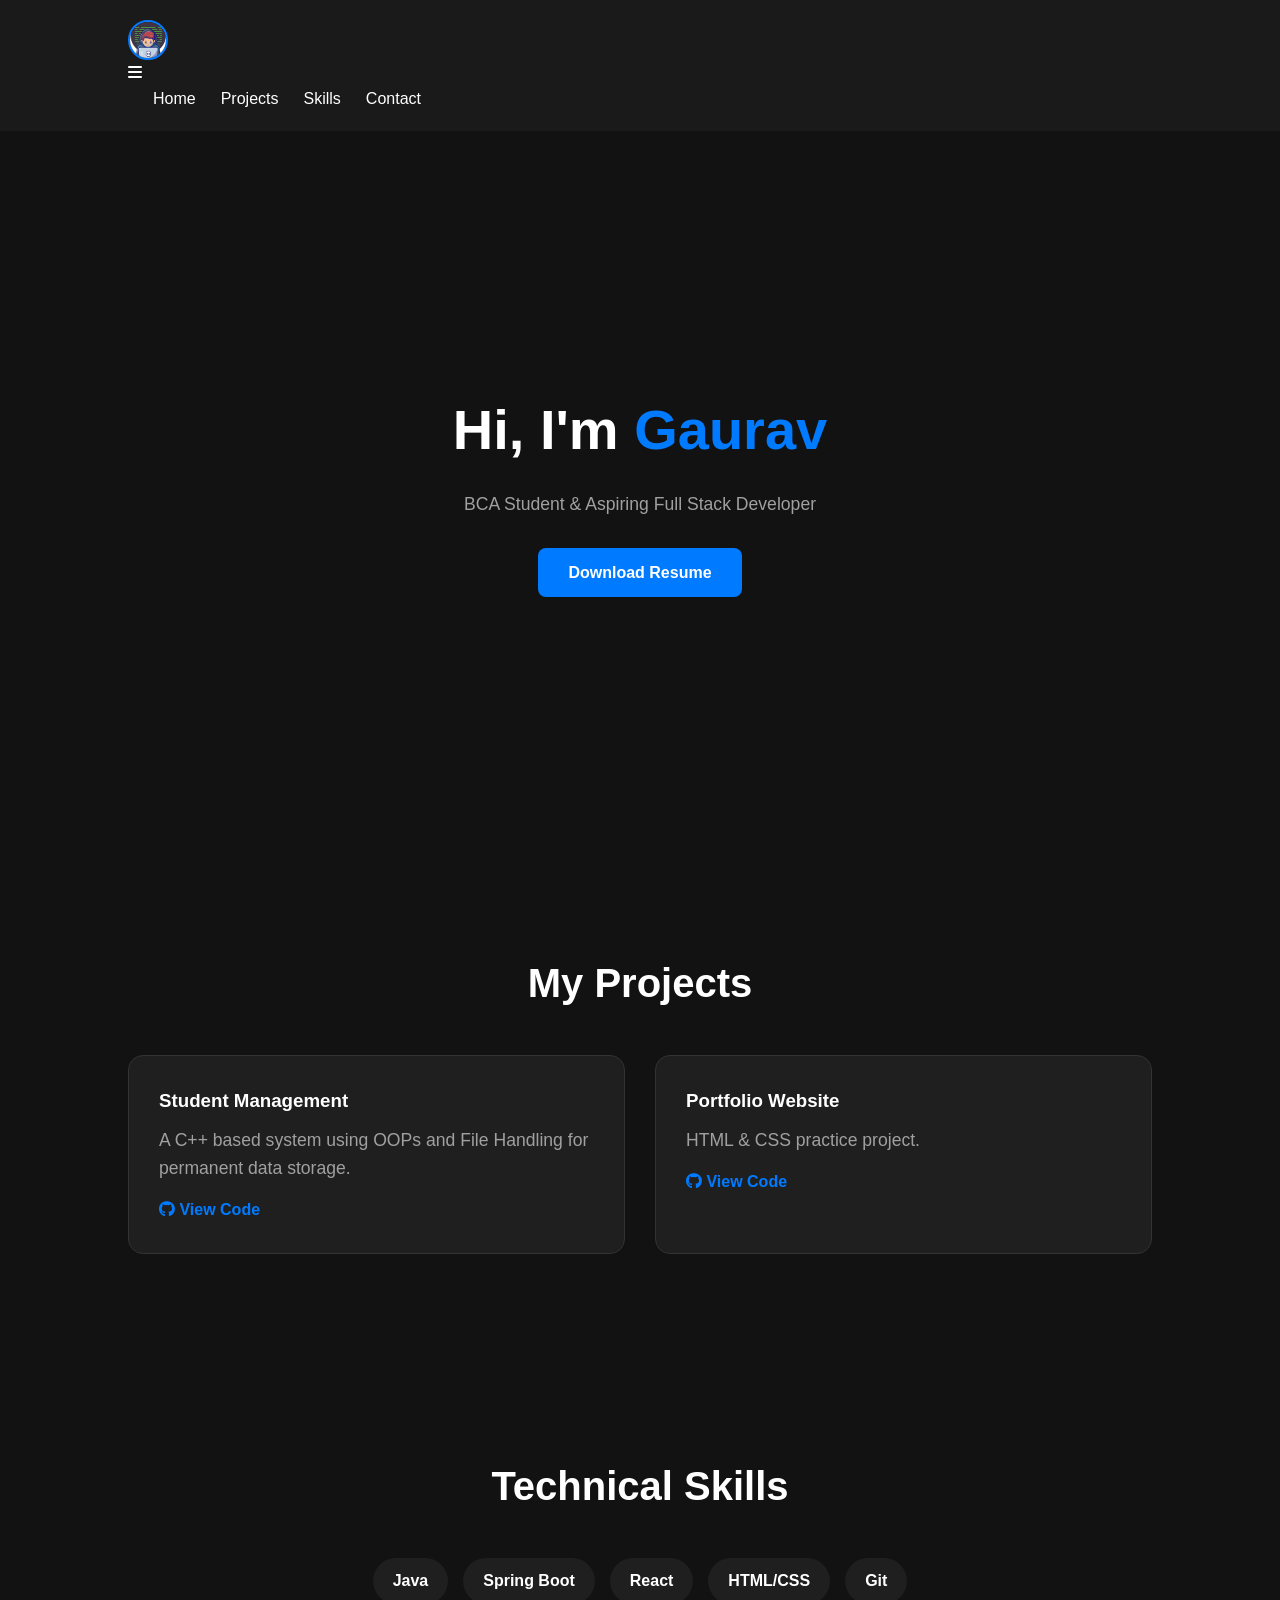
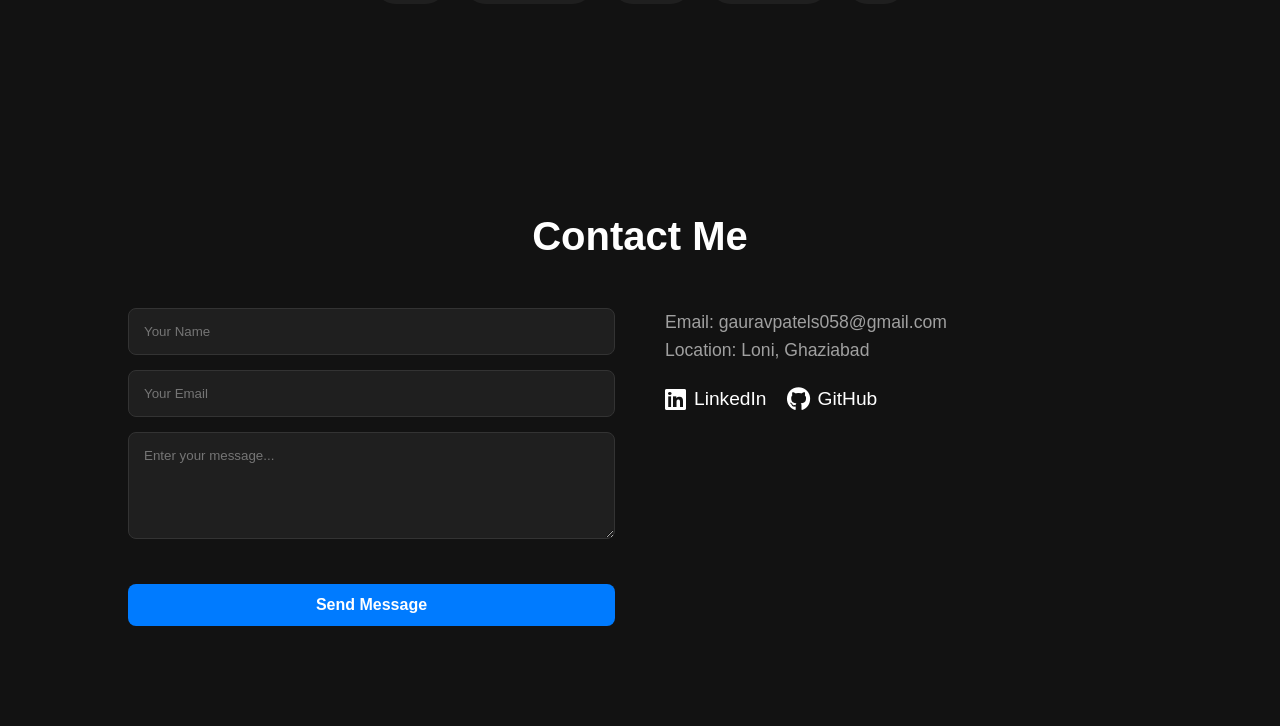
==== index1.html @ d8e7e84f "Update and rename index.html to index1.html" ====
<!DOCTYPE html>
<html lang="en">
<head>
    <meta charset="UTF-8">
    <meta name="viewport" content="width=device-width, initial-scale=1.0">
    <title>Gaurav | Full Stack Developer</title>

    <!-- CSS -->
    <link rel="stylesheet" href="index1.css">

    <!-- Better Fonts -->
    <link href="https://fonts.googleapis.com/css2?family=Montserrat:wght@400;600;700&family=Inter:wght@400;500&display=swap" rel="stylesheet">

    <!-- Icons -->
    <link rel="stylesheet" href="https://cdnjs.cloudflare.com/ajax/libs/font-awesome/6.0.0/css/all.min.css">
</head>

<body>

<!-- ================= NAVBAR ================= -->
<header class="navbar">
    <div class="container">

        <div class="logo">
            <a href="code 02.jpg" target="_blank" rel="noopener noreferrer" class="nav-img-link">
                <img src="code 02.jpg" id="profilePic" alt="Gaurav profile picture" class="nav-profile-img">
            </a>
        </div>

        <nav aria-label="Main Navigation">

            <!-- Menu Toggle -->
            <div class="menu-toggle" id="menuToggle">
                <i class="fa-solid fa-bars"></i>
            </div>

            <!-- Nav Links -->
            <ul class="nav-links" id="navLinks">
                <li><a href="#home">Home</a></li>
                <li><a href="#projects">Projects</a></li>
                <li><a href="#skills">Skills</a></li>
                <li><a href="#contact">Contact</a></li>
            </ul>

        </nav>

    </div>
</header>

<!-- ================= MAIN ================= -->
<main>

    <!-- HERO -->
    <section id="home" class="hero">
        <div class="container hero-content">
            <h1>Hi, I'm <span>Gaurav</span></h1>
            <p>BCA Student & Aspiring Full Stack Developer</p>
            <a href="./IMAGES/Gaurav-Resume.png" download class="btn">Download Resume</a>
        </div>
    </section>

    <!-- PROJECTS -->
    <section id="projects" class="reveal">
        <div class="container">
            <h2>My Projects</h2>

            <div class="project-container">

                <div class="project-card">
                    <h3>Student Management</h3>
                    <p>A C++ based system using OOPs and File Handling for permanent data storage.</p>
                    <a href="https://github.com/gauravpatels058-lab/Student-Management-System-CPP" target="_blank" rel="noopener noreferrer" class="project-link">
                        <i class="fa-brands fa-github"></i> View Code
                    </a>
                </div>

                <div class="project-card">
                    <h3>Portfolio Website</h3>
                    <p>HTML & CSS practice project.</p>
                    <a href="https://github.com/gauravpatels058-lab/first-portfolio" target="_blank" rel="noopener noreferrer" class="project-link">
                        <i class="fa-brands fa-github"></i> View Code
                    </a>
                </div>

            </div>
        </div>
    </section>

    <!-- SKILLS -->
    <section id="skills" class="reveal">
        <div class="container">
            <h2>Technical Skills</h2>

            <div class="skills-container">
                <span class="skill-tag">Java</span>
                <span class="skill-tag">Spring Boot</span>
                <span class="skill-tag">React</span>
                <span class="skill-tag">HTML/CSS</span>
                <span class="skill-tag">Git</span>
            </div>
        </div>
    </section>

    <!-- CONTACT -->
    <section id="contact" class="reveal">
        <div class="container">
            <h2>Contact Me</h2>

            <div class="contact-container">

                <form action="https://formspree.io/f/xykdvyon" method="POST" class="contact-form">
                    <input type="text" name="name" placeholder="Your Name" required>
                    <input type="email" name="email" placeholder="Your Email" required>
                    <textarea name="message" placeholder="Enter your message..." rows="5" required></textarea>
                    <button type="submit" class="btn">Send Message</button>
                </form>

                <div class="contact-info">
                    <p>Email: gauravpatels058@gmail.com</p>
                    <p>Location: Loni, Ghaziabad</p>

                    <div class="social-icons">
                        <a href="https://www.linkedin.com/" target="_blank" rel="noopener noreferrer">
                            <i class="fa-brands fa-linkedin"></i> LinkedIn
                        </a>

                        <a href="https://github.com/" target="_blank" rel="noopener noreferrer">
                            <i class="fa-brands fa-github"></i> GitHub
                        </a>
                    </div>
                </div>

            </div>
        </div>
    </section>

</main>

<!-- JS -->
<script src="index1.js"></script>

</body>
</html>
---- index1.css ----
html {
    scroll-behavior: smooth;
}


/* Mobile Devices (max-width: 600px) */
@media (max-width:600px){
    .navbar {
        flex-direction: row; /* Taaki image aur links ek hi line mein rehein*/
        justify-content: space-between;
        padding: 10px 5%; /* Side ki padding kam kar di*/
        gap:10px; /*Profile pic aur Pehle link ke beech ki duri*/
    }

    .nav-links{
        gap: 10px;/* Links ke beech ki gap kam ki*/
        font-size: 0.85rem; /* MObile par fonts thore chote acche lagte hai*/
    }

    .nav-links li{
        margin-left: 0; /*Purana margin hata diya*/
    }
}

.logo {
    display: flex;
    align-items: center;
    gap:10px; /* Image aur naam ke beech thodi jagah*/
}

.nav-profile-img {
    width: 40px; /*Chota size*/
    height: 40px;
    border-radius: 50%; /* isse image circular ho jayegi*/
    object-fit: cover;/* image kheechegi nahi, barabar crop hogi*/
    border: 2px solid var(--primary-color); /* Blue border for professional look*/
}

.nav-img-link {
    display: flex;
    align-items: center;
}

.nav-profile-img:hover {
    transform: scale(1.1); /* Photo thodi badi hogi*/
    cursor: pointer;
    transition: 0.3s ease;
}

/*1.CSS Variables - Global Settings */
 :root {
    --primary-color:#007bff;
    --bg-dark: #121212;
    --bg-card: #1f1f1f;
    --text-white:#ffffff;
    --text-grey:#a0a0a0; /*Pragraphs ke liye thora halka rang */
    --font-main:'Poppins',sans-serif
} 

*{
    margin: 0;
    padding: 0;
    box-sizing:border-box;
}

body {
    font-family: var(--font-main);
    background-color: var(--bg-dark);
    color: var(--text-white);
    line-height: 1.6;
}

/*2.Spacing (Breathable UI )*/
section {
    padding: 100px 10%; /*Upar-neeche 80px kijagah, side mein 10% ki gap */
}

/*3.typography (visusal heirachy)*/
h1 { font-size:3.5rem; font-weight:700;margin-bottom:15px;}
h2 { font-size:2.5rem; margin-bottom:40px;text-align:center;}
p {color:var(--text-grey);font-size:1.1rem;}


/*4.Navbar flex box example*/
.navbar {
    display: flex;
    justify-content: space-between; /*Logo left,Links right */
    align-items: center;
    padding: 20px 10%;
    background: #1a1a1a;
    position:sticky; /*Scroll karte waqt top rahega */
    top:0;
    z-index: 1000;
}

.nav-links {
    display: flex;
    list-style:none;
}

.nav-links li { margin-left: 25px;}
.nav-links a { color:white;text-decoration: none;transition: 0.3s;}
.nav-links a:hover { color:var(--primary-color);}

/*5.Skills Section (Flexbox Wrap )*/
.skills-container {
    display: flex;
    justify-content: center;
    gap: 15px;
    flex-wrap:wrap;/*Agar screen choti ho to niche line mein aa jayein*/
}

.skill-tag {
    background: var(--bg-card);
    padding: 10px 20px;
    border-radius: 50px;
    font-weight: 600;
}

/*6.Projects(css grid ex.*/
.project-container {
    display: grid;
    grid-template-columns:  repeat(auto-fit,minmax(300px,1fr));
    gap:30px;
}

.project-card {
    background: var(--bg-card);
    padding: 30px;
    border-radius: 15px;
    border:1px solid #333;
    transition: all 0.4s ease; /* Animation smooth karne ke liye */
}

/* Hover effect (interactivity)*/
.project-card:hover {
    transform: translateY(-10px); /* card upar uthega*/
    border-color: var(--primary-color);
    box-shadow: 0 10px 30px rgba(0,123,255,0.1);
}

.project-card h3 { margin-bottom: 10px;}
.project-card a { color: var(--primary-color);text-decoration: none;margin-top: 15px;display: inline-block;}

.project-link {
    display: inline-flex;
    align-items: center;
    gap: 8px;
    margin-top: 15px;
    font-weight: 600;
    color: var(--primary-color);
    text-decoration: none;
    transition: 0.3s;
}

.project-link:hover {
    text-decoration: underline;
    transform: translateX(5px); /* Hover par thoda right move hoga */
}

/*7. Hero Button*/
.btn {
    display: inline-block;  /*Link ko button ki tarah behave karane ke liye */
    text-decoration: none ; /* Line ke neeche ki underline hatane ke liye */
    margin-top: 30px;
    padding: 12px 30px;
    background-color: var(--primary-color);
    color:white;
    border: none;
    border-radius: 8px;
    font-size: 1rem;
    font-weight: 600;
    cursor: pointer;
    transition: 0.3s;
}

.btn:hover{background-color:#0056b3; transform: scale(1.05);}


 .nav-links a{
    color: white;
    text-decoration: none;
    position: relative;
    font-weight: 400;
}

.nav-links a::after {
    content: '';
    position: absolute;
    width: 0;
    height: 2px;
    bottom: -5px;
    left: 0;
    background-color: var(--primary-color);
    transition: width 0.3s;  /* ye animation hai*/
}

.nav-links a:hover::after{
    width: 100%; /*Mouse le jaane par line puri dikhegi*/
}



.hero {
    height:80vh;
    display:flex;
    justify-content: center;/* Horizontally center */
    align-items: center;
    text-align: center;
}

.hero h1 span {
    color:var(--primary-color);
}

.hero p span {
    color:var(--primary-color);
} 

.contact-container {
    display: flex;
    gap: 50px;
    justify-content: center;
    align-items: flex-start;
    flex-wrap: wrap; /* Mobile par upar-neeche ho jayega*/
}

.contact-form{
    flex: 1; /* jitni jagah mile le lo*/
    min-width: 300px;
    display: flex;
    flex-direction: column;
    gap: 15px;
}

.contact-form input,
.contact-form textarea {
    padding: 15px;
    background: var(--bg-card);
    border: 1px solid #333;
    border-radius: 8px;
    color: white;
    font-family: inherit;
}

.contact-form input:focus,
.contact-form textarea:focus {
    border-color: var(--primary-color);/* Click karne par blue border*/
    outline: none;
}

.contact-info{
    flex: 1;
    min-width: 300px;
    text-align: left;
}

.social-icons {
    display: flex;
    gap: 20px;
    margin-top: 20px;
}

.social-icons a {
    color: var(--text-white);
    text-decoration: none;
    font-size: 1.2rem;
    display: flex;
    align-items: center;
    gap: 8px;
    transition: 0.3s;
}

.social-icons a:hover {
    color: var(--primary-color);
    transform: translateY(-3px); /* hover par halka sa upar uthega*/
}

.social-icons i {
    font-size: 1.5rem; /* Icon thoda bada dikhega */
}
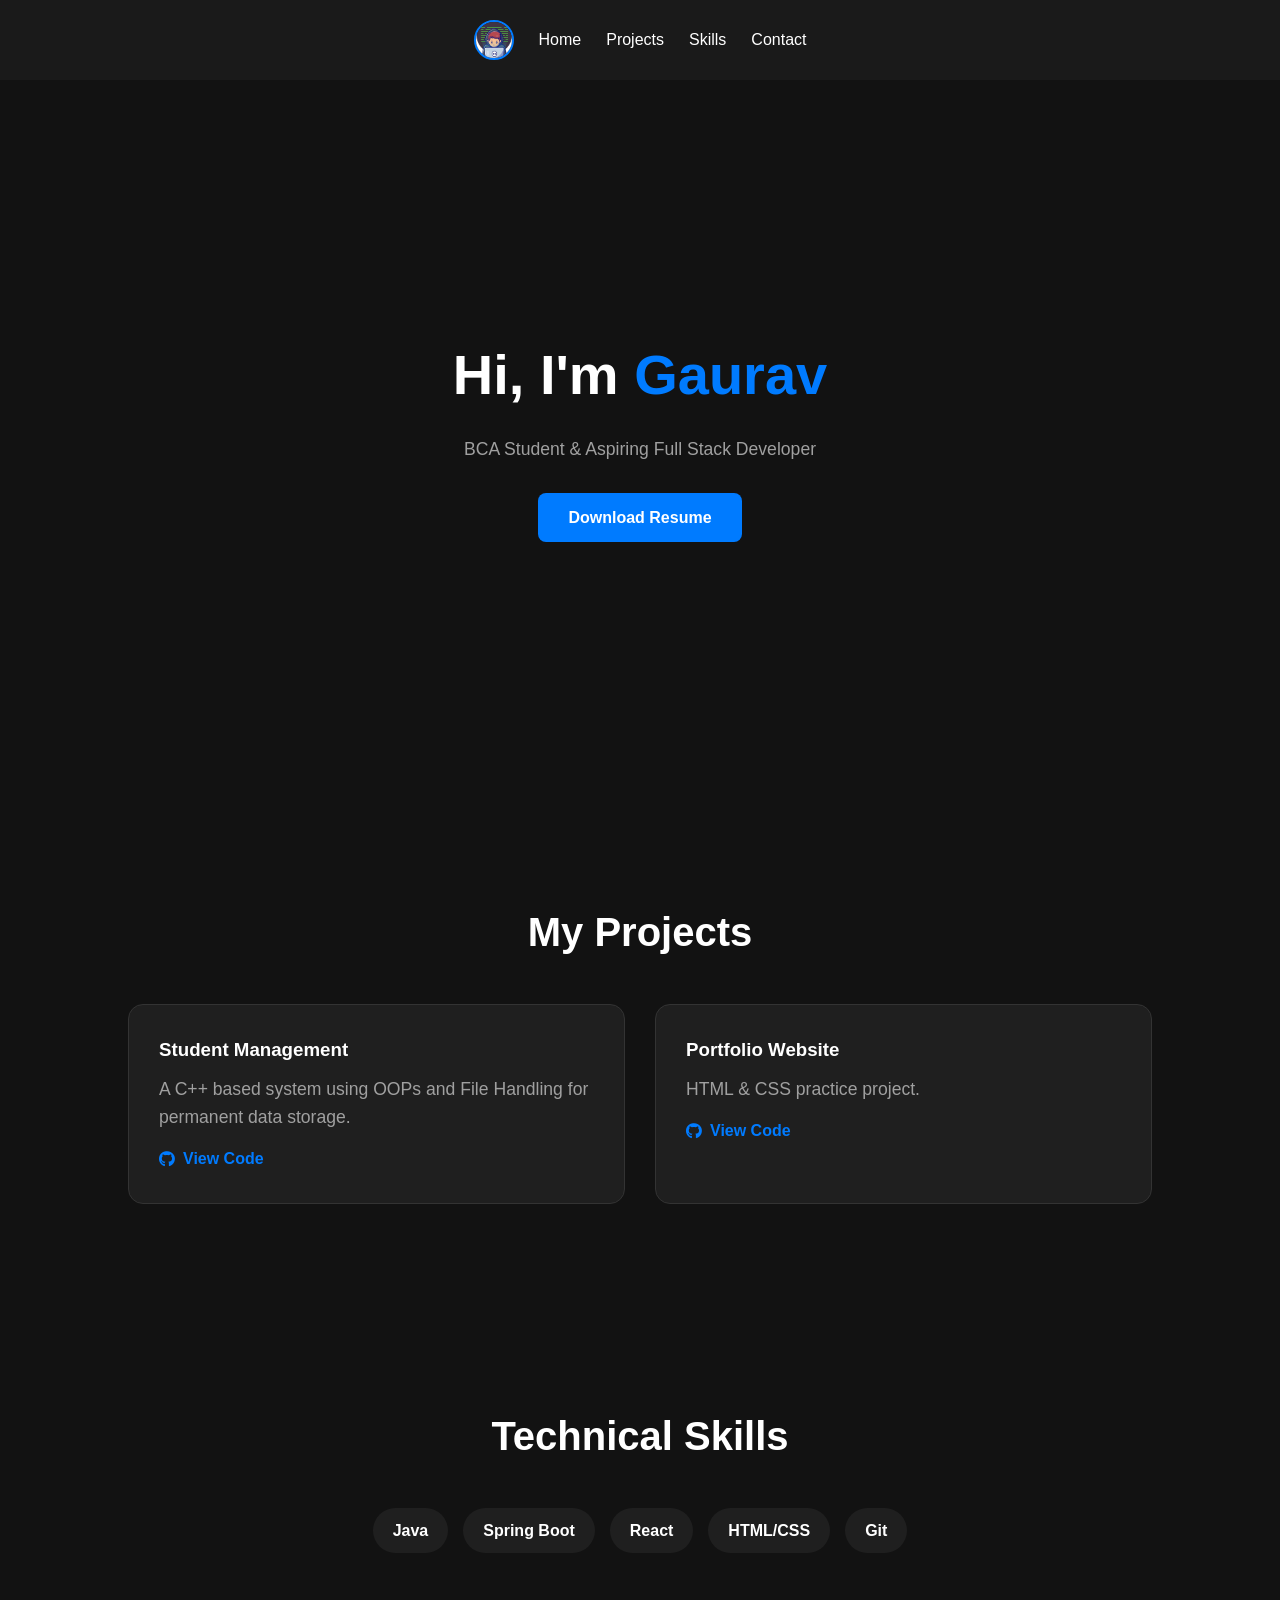
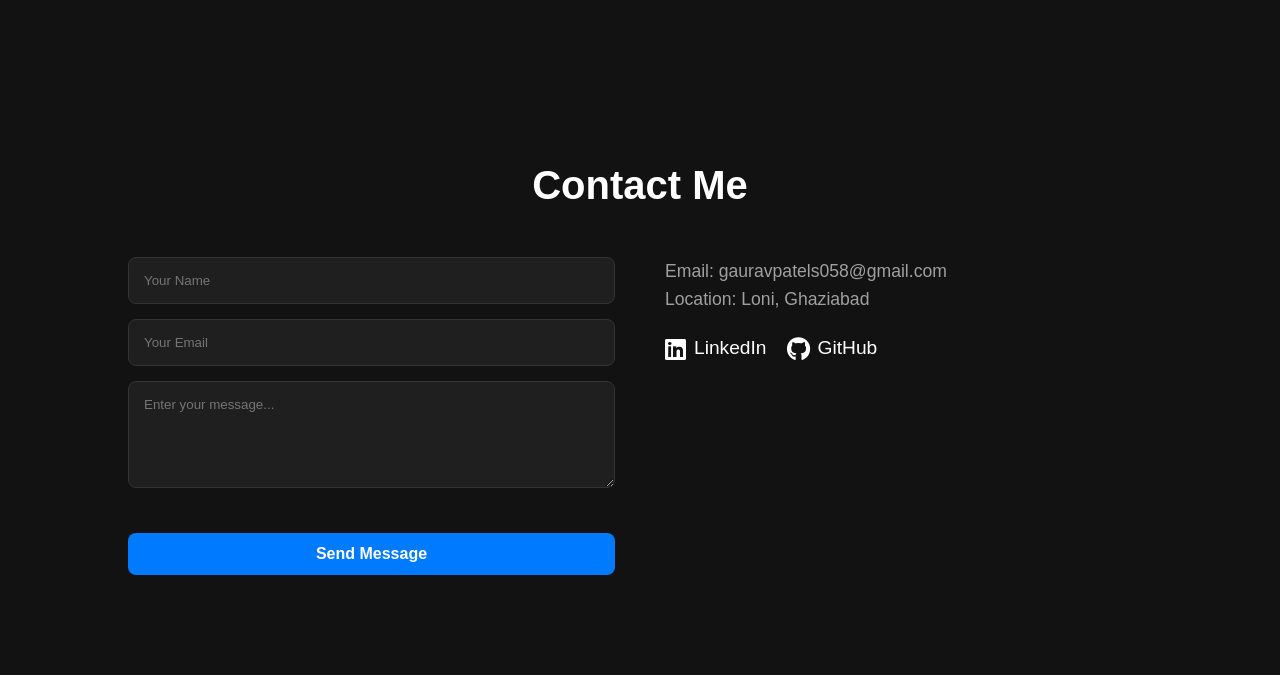
==== commit 602f811a: "Update index1.html" ====
--- a/index1.html
+++ b/index1.html
@@ -55,7 +55,7 @@
         <div class="container hero-content">
             <h1>Hi, I'm <span>Gaurav</span></h1>
             <p>BCA Student & Aspiring Full Stack Developer</p>
-            <a href="./IMAGES/Gaurav-Resume.png" download class="btn">Download Resume</a>
+            <a href="Gaurav-Resume.png" download class="btn">Download Resume</a>
         </div>
     </section>
 
--- a/index1.css
+++ b/index1.css
@@ -1,66 +1,24 @@
+/* ===================== 1. VARIABLES ===================== */
+:root {
+    --primary-color: #007bff;
+    --primary-dark: #0056b3;
+    --bg-dark: #121212;
+    --bg-card: #1f1f1f;
+    --text-white: #ffffff;
+    --text-grey: #a0a0a0;
+    --font-main: 'Poppins', sans-serif;
+}
+
+/* ===================== 2. RESET ===================== */
+* {
+    margin: 0;
+    padding: 0;
+    box-sizing: border-box;
+}
+
+/* ===================== 3. BASE ===================== */
 html {
     scroll-behavior: smooth;
-}
-
-
-/* Mobile Devices (max-width: 600px) */
-@media (max-width:600px){
-    .navbar {
-        flex-direction: row; /* Taaki image aur links ek hi line mein rehein*/
-        justify-content: space-between;
-        padding: 10px 5%; /* Side ki padding kam kar di*/
-        gap:10px; /*Profile pic aur Pehle link ke beech ki duri*/
-    }
-
-    .nav-links{
-        gap: 10px;/* Links ke beech ki gap kam ki*/
-        font-size: 0.85rem; /* MObile par fonts thore chote acche lagte hai*/
-    }
-
-    .nav-links li{
-        margin-left: 0; /*Purana margin hata diya*/
-    }
-}
-
-.logo {
-    display: flex;
-    align-items: center;
-    gap:10px; /* Image aur naam ke beech thodi jagah*/
-}
-
-.nav-profile-img {
-    width: 40px; /*Chota size*/
-    height: 40px;
-    border-radius: 50%; /* isse image circular ho jayegi*/
-    object-fit: cover;/* image kheechegi nahi, barabar crop hogi*/
-    border: 2px solid var(--primary-color); /* Blue border for professional look*/
-}
-
-.nav-img-link {
-    display: flex;
-    align-items: center;
-}
-
-.nav-profile-img:hover {
-    transform: scale(1.1); /* Photo thodi badi hogi*/
-    cursor: pointer;
-    transition: 0.3s ease;
-}
-
-/*1.CSS Variables - Global Settings */
- :root {
-    --primary-color:#007bff;
-    --bg-dark: #121212;
-    --bg-card: #1f1f1f;
-    --text-white:#ffffff;
-    --text-grey:#a0a0a0; /*Pragraphs ke liye thora halka rang */
-    --font-main:'Poppins',sans-serif
-} 
-
-*{
-    margin: 0;
-    padding: 0;
-    box-sizing:border-box;
 }
 
 body {
@@ -70,118 +28,92 @@
     line-height: 1.6;
 }
 
-/*2.Spacing (Breathable UI )*/
+/* ===================== 4. TYPOGRAPHY ===================== */
+h1 {
+    font-size: 3.5rem;
+    font-weight: 700;
+    margin-bottom: 15px;
+}
+
+h2 {
+    font-size: 2.5rem;
+    margin-bottom: 40px;
+    text-align: center;
+}
+
+p {
+    color: var(--text-grey);
+    font-size: 1.1rem;
+}
+
+/* ===================== 5. LAYOUT ===================== */
 section {
-    padding: 100px 10%; /*Upar-neeche 80px kijagah, side mein 10% ki gap */
-}
-
-/*3.typography (visusal heirachy)*/
-h1 { font-size:3.5rem; font-weight:700;margin-bottom:15px;}
-h2 { font-size:2.5rem; margin-bottom:40px;text-align:center;}
-p {color:var(--text-grey);font-size:1.1rem;}
-
-
-/*4.Navbar flex box example*/
+    padding: 100px 10%;
+}
+
+/* ===================== 6. NAVBAR ===================== */
+
+.menu-toggle {
+    display: none;
+    font-size: 1.5rem;
+    cursor: pointer;
+}
+
 .navbar {
     display: flex;
-    justify-content: space-between; /*Logo left,Links right */
+    justify-content: space-between;
     align-items: center;
     padding: 20px 10%;
     background: #1a1a1a;
-    position:sticky; /*Scroll karte waqt top rahega */
-    top:0;
+    position: sticky;
+    top: 0;
     z-index: 1000;
 }
 
+.logo {
+    display: flex;
+    align-items: center;
+    gap: 10px;
+}
+
+.nav-img-link {
+    display: flex;
+    align-items: center;
+}
+
+.nav-profile-img {
+    width: 40px;
+    height: 40px;
+    border-radius: 50%;
+    object-fit: cover;
+    border: 2px solid var(--primary-color);
+    transition: transform 0.3s ease;
+}
+
+.nav-profile-img:hover {
+    transform: scale(1.1);
+    cursor: pointer;
+}
+
 .nav-links {
     display: flex;
-    list-style:none;
-}
-
-.nav-links li { margin-left: 25px;}
-.nav-links a { color:white;text-decoration: none;transition: 0.3s;}
-.nav-links a:hover { color:var(--primary-color);}
-
-/*5.Skills Section (Flexbox Wrap )*/
-.skills-container {
-    display: flex;
-    justify-content: center;
-    gap: 15px;
-    flex-wrap:wrap;/*Agar screen choti ho to niche line mein aa jayein*/
-}
-
-.skill-tag {
-    background: var(--bg-card);
-    padding: 10px 20px;
-    border-radius: 50px;
-    font-weight: 600;
-}
-
-/*6.Projects(css grid ex.*/
-.project-container {
-    display: grid;
-    grid-template-columns:  repeat(auto-fit,minmax(300px,1fr));
-    gap:30px;
-}
-
-.project-card {
-    background: var(--bg-card);
-    padding: 30px;
-    border-radius: 15px;
-    border:1px solid #333;
-    transition: all 0.4s ease; /* Animation smooth karne ke liye */
-}
-
-/* Hover effect (interactivity)*/
-.project-card:hover {
-    transform: translateY(-10px); /* card upar uthega*/
-    border-color: var(--primary-color);
-    box-shadow: 0 10px 30px rgba(0,123,255,0.1);
-}
-
-.project-card h3 { margin-bottom: 10px;}
-.project-card a { color: var(--primary-color);text-decoration: none;margin-top: 15px;display: inline-block;}
-
-.project-link {
-    display: inline-flex;
-    align-items: center;
-    gap: 8px;
-    margin-top: 15px;
-    font-weight: 600;
-    color: var(--primary-color);
-    text-decoration: none;
-    transition: 0.3s;
-}
-
-.project-link:hover {
-    text-decoration: underline;
-    transform: translateX(5px); /* Hover par thoda right move hoga */
-}
-
-/*7. Hero Button*/
-.btn {
-    display: inline-block;  /*Link ko button ki tarah behave karane ke liye */
-    text-decoration: none ; /* Line ke neeche ki underline hatane ke liye */
-    margin-top: 30px;
-    padding: 12px 30px;
-    background-color: var(--primary-color);
-    color:white;
-    border: none;
-    border-radius: 8px;
-    font-size: 1rem;
-    font-weight: 600;
-    cursor: pointer;
-    transition: 0.3s;
-}
-
-.btn:hover{background-color:#0056b3; transform: scale(1.05);}
-
-
- .nav-links a{
-    color: white;
+    list-style: none;
+}
+
+.nav-links li {
+    margin-left: 25px;
+}
+
+.nav-links a {
+    color: var(--text-white);
     text-decoration: none;
     position: relative;
     font-weight: 400;
+    transition: color 0.3s;
+}
+
+.nav-links a:hover {
+    color: var(--primary-color);
 }
 
 .nav-links a::after {
@@ -192,41 +124,132 @@
     bottom: -5px;
     left: 0;
     background-color: var(--primary-color);
-    transition: width 0.3s;  /* ye animation hai*/
-}
-
-.nav-links a:hover::after{
-    width: 100%; /*Mouse le jaane par line puri dikhegi*/
-}
-
-
-
+    transition: width 0.3s;
+}
+
+.nav-links a:hover::after {
+    width: 100%;
+}
+
+/* ===================== 7. HERO ===================== */
 .hero {
-    height:80vh;
-    display:flex;
-    justify-content: center;/* Horizontally center */
+    min-height: 80vh;
+    display: flex;
+    justify-content: center;
     align-items: center;
     text-align: center;
 }
 
-.hero h1 span {
-    color:var(--primary-color);
-}
-
+.hero h1 span,
 .hero p span {
-    color:var(--primary-color);
-} 
-
+    color: var(--primary-color);
+}
+
+/* ===================== 8. BUTTON ===================== */
+.btn {
+    display: inline-block;
+    text-decoration: none;
+    margin-top: 30px;
+    padding: 12px 30px;
+    background-color: var(--primary-color);
+    color: white;
+    border: none;
+    border-radius: 8px;
+    font-size: 1rem;
+    font-weight: 600;
+    cursor: pointer;
+    transition: transform 0.3s ease, background-color 0.3s ease;
+    position: relative;
+    overflow: hidden;
+}
+
+.btn:hover {
+    background-color: var(--primary-dark);
+    transform: scale(1.05);
+}
+
+.btn::before{
+    content: "";
+    position: absolute;
+    top: 0;
+    left: -100%;
+    width: 100%;
+    height: 100%;
+    background: rgba(255,255,255,0.2);
+    transition: 0.4s;
+}
+
+.btn:hover::before {
+    left: 100%;
+}
+
+/* ===================== 9. PROJECTS ===================== */
+.project-container {
+    display: grid;
+    grid-template-columns: repeat(auto-fit, minmax(300px, 1fr));
+    gap: 30px;
+}
+
+.project-card {
+    background: var(--bg-card);
+    padding: 30px;
+    border-radius: 15px;
+    border: 1px solid #333;
+    transition: transform 0.4s ease, box-shadow 0.4s ease;
+}
+
+.project-card:hover {
+    transform: translateY(-10px);
+    border-color: var(--primary-color);
+    box-shadow: 0 10px 30px rgba(0, 123, 255, 0.1);
+}
+
+.project-card h3 {
+    margin-bottom: 10px;
+}
+
+.project-link {
+    display: inline-flex;
+    align-items: center;
+    gap: 8px;
+    margin-top: 15px;
+    font-weight: 600;
+    color: var(--primary-color);
+    text-decoration: none;
+    transition: transform 0.3s;
+}
+
+.project-link:hover {
+    text-decoration: underline;
+    transform: translateX(5px);
+}
+
+/* ===================== 10. SKILLS ===================== */
+.skills-container {
+    display: flex;
+    justify-content: center;
+    gap: 15px;
+    flex-wrap: wrap;
+}
+
+.skill-tag {
+    background: var(--bg-card);
+    padding: 10px 20px;
+    border-radius: 50px;
+    font-weight: 600;
+}
+
+/* ===================== 11. CONTACT ===================== */
 .contact-container {
     display: flex;
     gap: 50px;
     justify-content: center;
     align-items: flex-start;
-    flex-wrap: wrap; /* Mobile par upar-neeche ho jayega*/
-}
-
-.contact-form{
-    flex: 1; /* jitni jagah mile le lo*/
+    flex-wrap: wrap;
+}
+
+.contact-form {
+    flex: 1;
     min-width: 300px;
     display: flex;
     flex-direction: column;
@@ -245,11 +268,11 @@
 
 .contact-form input:focus,
 .contact-form textarea:focus {
-    border-color: var(--primary-color);/* Click karne par blue border*/
+    border-color: var(--primary-color);
     outline: none;
 }
 
-.contact-info{
+.contact-info {
     flex: 1;
     min-width: 300px;
     text-align: left;
@@ -268,22 +291,85 @@
     display: flex;
     align-items: center;
     gap: 8px;
-    transition: 0.3s;
+    transition: transform 0.3s, color 0.3s;
 }
 
 .social-icons a:hover {
     color: var(--primary-color);
-    transform: translateY(-3px); /* hover par halka sa upar uthega*/
+    transform: translateY(-3px);
 }
 
 .social-icons i {
-    font-size: 1.5rem; /* Icon thoda bada dikhega */
-}
-
-
-
-
-
-
-
-
+    font-size: 1.5rem;
+}
+
+.container {
+    max-width: 1200px;
+    margin: auto;
+}
+
+.navbar .container{
+    display: flex;
+    justify-content: space-between;
+    align-items: center;
+}
+
+.navbar.scrolled {
+    box-shadow: 0 5px 20px rgba(0,0,0,0.3);
+}
+
+.reveal {
+    opacity: 0;
+    transform: translateY(50px);
+    transition: all 0.6s ease;
+}
+
+.reveal.active {
+    opacity: 1;
+    transform: translateY(0);
+}
+/* ===================== 12. MEDIA QUERY ===================== */
+@media (max-width: 768px) {
+    .menu-toggle{
+        display: block;
+    }
+
+    .navbar {
+        padding: 10px 5%;
+        gap: 10px;
+    }
+
+    .nav-links {
+        gap: 10px;
+        font-size: 0.85rem;
+        position:absolute;
+        top: 70px;
+        right: 0;
+        background: #1a1a1a;
+        width: 100%;
+        flex-direction: column;
+        align-items: center;
+        display: none;
+        padding: 20px 0;
+    }
+
+    .nav-links.active {
+        display: flex;
+    }
+
+    .nav-links li {
+        margin-left: 0;
+    }
+
+    .hero h1 {
+        font-size: 2rem;
+    }
+
+    .project-container {
+        grid-template-columns: 1fr;
+    }
+
+    .contact-container {
+        flex-direction: column;
+    }
+}
